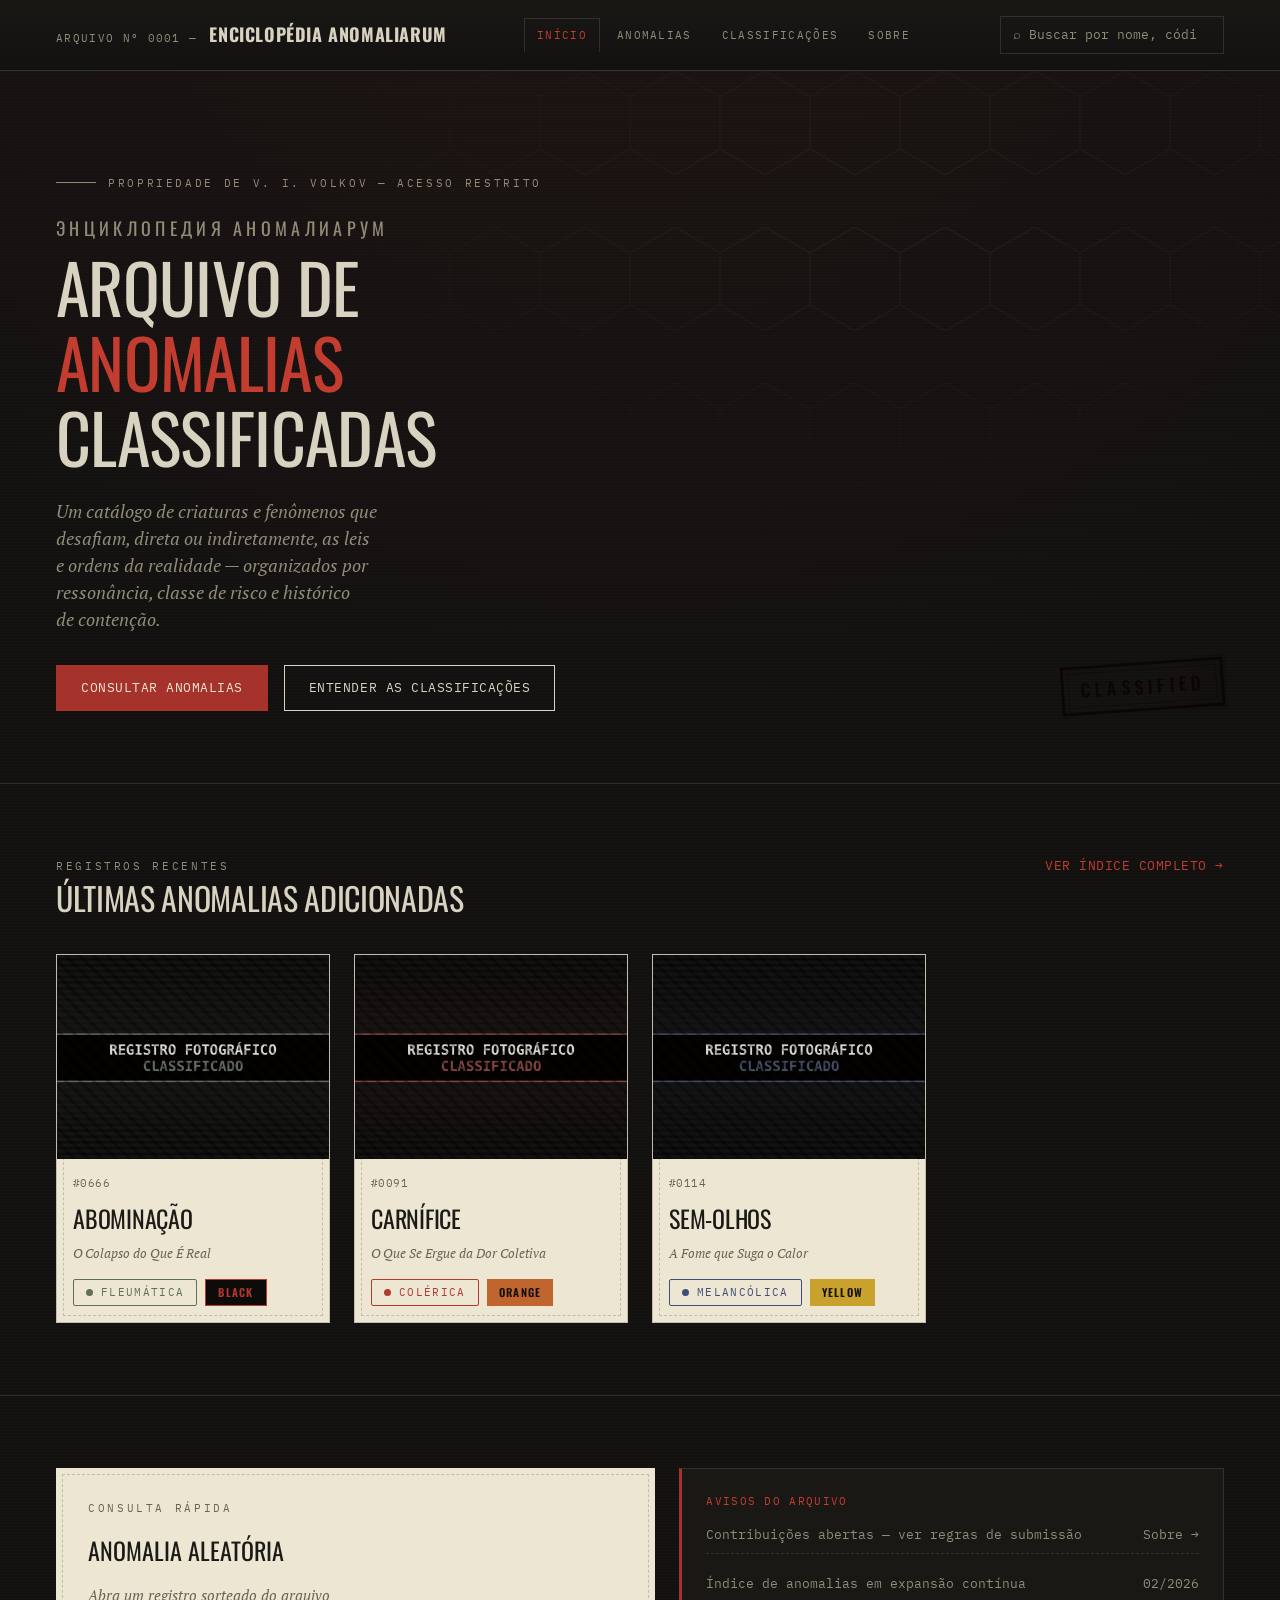
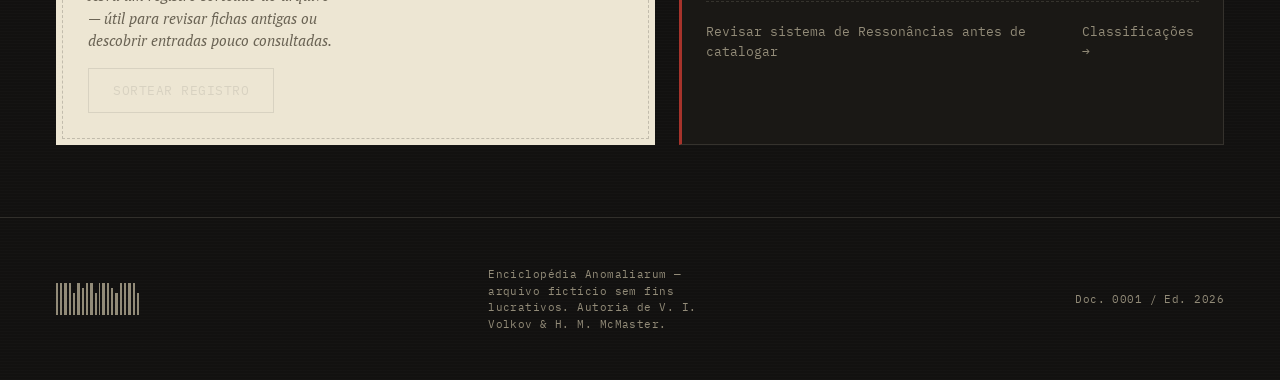
==== index.html @ 09bd47bf "Add files via upload" ====
<!DOCTYPE html>
<html lang="pt-BR">
<head>
  <meta charset="UTF-8">
  <meta name="viewport" content="width=device-width, initial-scale=1.0">
  <title>Enciclopédia Anomaliarum — Arquivo de Anomalias Classificadas</title>
  <meta name="description" content="Arquivo confidencial de anomalias classificadas: criaturas e fenômenos que desafiam as leis da realidade, catalogados por ressonância e classe de risco.">

  <link rel="preconnect" href="https://fonts.googleapis.com">
  <link rel="preconnect" href="https://fonts.gstatic.com" crossorigin>
  <link href="https://fonts.googleapis.com/css2?family=Oswald:wght@400;500;600;700&family=IBM+Plex+Mono:wght@400;500;600&family=PT+Serif:ital,wght@0,400;1,400;0,700&display=swap" rel="stylesheet">

  <link rel="stylesheet" href="css/reset.css">
  <link rel="stylesheet" href="css/variables.css">
  <link rel="stylesheet" href="css/style.css">
  <link rel="stylesheet" href="css/components.css">
</head>
<body>
  <a class="skip-link" href="#conteudo">Pular para o conteúdo</a>

  <header class="site-header">
    <div class="container site-header__bar">
      <a href="index.html" class="site-header__brand">
        <span class="case-no">ARQUIVO Nº 0001 —</span>
        <strong>Enciclopédia&nbsp;Anomaliarum</strong>
      </a>

      <nav class="site-nav" aria-label="Navegação principal">
        <a class="dossier-tab" href="index.html" aria-current="page">Início</a>
        <a class="dossier-tab" href="anomalias.html">Anomalias</a>
        <a class="dossier-tab" href="classificacoes.html">Classificações</a>
        <a class="dossier-tab" href="sobre.html">Sobre</a>
      </nav>

      <form class="site-header__search" role="search" action="anomalias.html" method="get">
        <label for="busca-global" class="visually-hidden">Buscar anomalia</label>
        <span aria-hidden="true">⌕</span>
        <input type="search" id="busca-global" name="q" placeholder="Buscar por nome, código…">
      </form>
    </div>
  </header>

  <main id="conteudo">
    <section class="hero">
      <div class="hero__hex-field" aria-hidden="true"></div>
      <div class="container">
        <p class="hero__eyebrow">Propriedade de V. I. Volkov — acesso restrito</p>

        <div class="hero__grid">
          <div>
            <p class="hero__title-ru">Энциклопедия Аномалиарум</p>
            <h1 class="hero__title">Arquivo de <em>anomalias</em> classificadas</h1>
            <p class="hero__lede">
              Um catálogo de criaturas e fenômenos que desafiam, direta ou
              indiretamente, as leis e ordens da realidade — organizados por
              ressonância, classe de risco e histórico de contenção.
            </p>
            <div class="hero__actions">
              <a class="btn btn--primary" href="anomalias.html">Consultar anomalias</a>
              <a class="btn" href="classificacoes.html">Entender as classificações</a>
            </div>
          </div>

          <div class="hero__stamp-wrap" aria-hidden="true">
            <span class="stamp"><span class="stamp__grain"></span>Classified</span>
          </div>
        </div>
      </div>
    </section>

    <section class="section" aria-labelledby="destaques-titulo">
      <div class="container">
        <div class="section__header">
          <div>
            <p class="section__eyebrow">Registros recentes</p>
            <h2 class="section__title" id="destaques-titulo">Últimas anomalias adicionadas</h2>
          </div>
          <a class="section__link" href="anomalias.html">Ver índice completo →</a>
        </div>

        <div class="grid-destaques" id="destaques-grid" aria-live="polite">
          <div class="estado-vazio">
            <span class="estado-vazio__selo">Carregando</span>
            <h3 class="estado-vazio__titulo">Consultando o arquivo…</h3>
            <p class="estado-vazio__texto">Buscando os registros mais recentes.</p>
          </div>
        </div>
      </div>
    </section>

    <section class="section" aria-labelledby="painel-titulo">
      <div class="container">
        <h2 class="visually-hidden" id="painel-titulo">Painel de arquivo</h2>
        <div class="grid-destaques" style="grid-template-columns: 1.1fr 1fr;">
          <div class="panel-aleatoria">
            <p class="section__eyebrow" style="color: var(--ink-faded);">Consulta rápida</p>
            <h3 class="panel-aleatoria__title">Anomalia aleatória</h3>
            <p class="panel-aleatoria__desc">
              Abra um registro sorteado do arquivo — útil para revisar
              fichas antigas ou descobrir entradas pouco consultadas.
            </p>
            <a class="btn" href="anomalias.html?aleatoria=1">Sortear registro</a>
          </div>

          <div class="panel-aviso">
            <p class="panel-aviso__label">Avisos do arquivo</p>
            <div class="panel-aviso__lista">
              <div class="panel-aviso__item">
                <span>Contribuições abertas — ver regras de submissão</span>
                <span>Sobre →</span>
              </div>
              <div class="panel-aviso__item">
                <span>Índice de anomalias em expansão contínua</span>
                <span>02/2026</span>
              </div>
              <div class="panel-aviso__item">
                <span>Revisar sistema de Ressonâncias antes de catalogar</span>
                <span>Classificações →</span>
              </div>
            </div>
          </div>
        </div>
      </div>
    </section>
  </main>

  <footer class="site-footer">
    <div class="container site-footer__row">
      <div class="barcode" aria-hidden="true">
        <span></span><span></span><span></span><span></span><span></span>
        <span></span><span></span><span></span><span></span><span></span>
        <span></span><span></span><span></span><span></span><span></span>
        <span></span><span></span><span></span><span></span><span></span>
      </div>
      <p class="site-footer__legal">
        Enciclopédia Anomaliarum — arquivo fictício sem fins lucrativos.
        Autoria de V. I. Volkov &amp; H. M. McMaster.
      </p>
      <p class="barcode__caption text-faded">Doc. 0001 / Ed. 2026</p>
    </div>
  </footer>

  <script src="js/utils.js"></script>
  <script src="js/data-loader.js"></script>
  <script src="js/render-cards.js"></script>
  <script src="js/search.js"></script>
  <script src="js/main.js" defer></script>
  <script>
    (function () {
      "use strict";
      var Enciclopedia = window.Enciclopedia;
      var grid = document.getElementById("destaques-grid");
      var LIMITE = 3;

      Enciclopedia.dataLoader.carregarTodas()
        .then(function (lista) {
          var recentes = Enciclopedia.search
            .ordenar(lista, "recentes")
            .slice(0, LIMITE);

          if (recentes.length === 0) {
            Enciclopedia.renderCards.renderizarEstadoVazio(grid, {
              titulo: "Nenhuma anomalia cadastrada ainda",
              texto: "Este arquivo está sendo montado. Volte em breve para ver os primeiros registros."
            });
            return;
          }

          Enciclopedia.renderCards.renderizar(recentes, grid);
        })
        .catch(function (erro) {
          Enciclopedia.renderCards.renderizarErro(grid, erro);
        });
    })();
  </script>
</body>
</html>
---- css/variables.css ----
/* ==========================================================================
   variables.css — design tokens
   Enciclopédia Anomaliarum

   Direção visual: arquivo confidencial de uma instituição de contenção
   pós-soviética — sala de arquivo escura, pastas de papel envelhecido,
   carimbos de tinta vermelha, máquina de escrever, fichas datilografadas.
   ========================================================================== */

:root {
  /* ---------- Cor: base ---------- */
  --bg-void: #121110;         /* sala de arquivo — fundo geral do site */
  --bg-void-raised: #1a1815;  /* painéis sobre o fundo escuro */
  --bg-paper: #ede6d3;        /* papel envelhecido — cards, fichas */
  --bg-paper-dark: #ddd3b4;   /* papel em sombra / hover */
  --bg-paper-hatch: #e2d9bf;  /* variação para textura/hachura */

  --ink: #1c1a16;             /* tinta escura sobre papel */
  --ink-soft: #3a352c;
  --ink-faded: #6b6455;       /* texto secundário sobre papel */
  --paper-on-void: #d8d2c1;   /* texto claro tipo "papel" sobre o void */
  --paper-on-void-faded: #928b78;

  --red-stamp: #a6332b;       /* carimbo CLASSIFIED */
  --red-stamp-dark: #7c231d;
  --red-stamp-bright: #c23c2f;

  --line-hairline-void: rgba(216, 210, 193, 0.14);
  --line-hairline-paper: rgba(28, 26, 22, 0.2);
  --line-dashed-void: rgba(216, 210, 193, 0.28);

  /* ---------- Cor: ressonâncias ---------- */
  --res-colerica: #b23a2e;      /* vermelho — violência, instinto */
  --res-colerica-bg: #2a1512;
  --res-sanguinea: #c68a2e;     /* laranja/dourado — vício, êxtase */
  --res-sanguinea-bg: #2a2011;
  --res-melancolica: #3f4f7a;   /* azul petróleo/roxo escuro — perda, fim */
  --res-melancolica-bg: #141a29;
  --res-fleumatica: #616f57;    /* verde acinzentado — apatia, ausência */
  --res-fleumatica-bg: #191d16;

  /* ---------- Cor: classes de risco ---------- */
  --classe-green: #4c7a52;
  --classe-yellow: #c9a22e;
  --classe-orange: #c1652e;
  --classe-red: #a6332b;
  --classe-black: #0d0c0b;
  --classe-black-outline: #b23a2e;

  /* ---------- Tipografia ---------- */
  /* Display / carimbos / títulos institucionais — condensada, maiúscula */
  --font-display: "Oswald", "Arial Narrow", sans-serif;
  /* Dados de ficha, técnico, código — máquina de escrever */
  --font-mono: "IBM Plex Mono", "Courier New", monospace;
  /* Narrativa, descrições, lore — serifada, suporta cirílico */
  --font-serif: "PT Serif", Georgia, serif;

  --fs-000: 0.6875rem;  /* 11px — legendas, metadados */
  --fs-00: 0.8125rem;   /* 13px — corpo pequeno */
  --fs-0: 0.9375rem;    /* 15px — corpo padrão */
  --fs-1: 1.125rem;     /* 18px */
  --fs-2: 1.5rem;       /* 24px */
  --fs-3: 2rem;         /* 32px */
  --fs-4: 2.75rem;      /* 44px */
  --fs-5: 4.25rem;      /* 68px — hero */

  --lh-tight: 1.1;
  --lh-normal: 1.5;
  --lh-loose: 1.75;

  --tracking-tight: -0.01em;
  --tracking-normal: 0;
  --tracking-wide: 0.04em;
  --tracking-wider: 0.12em;
  --tracking-widest: 0.24em;

  /* ---------- Espaçamento ---------- */
  --sp-1: 0.25rem;
  --sp-2: 0.5rem;
  --sp-3: 0.75rem;
  --sp-4: 1rem;
  --sp-5: 1.5rem;
  --sp-6: 2rem;
  --sp-7: 3rem;
  --sp-8: 4.5rem;
  --sp-9: 6.5rem;

  /* ---------- Layout ---------- */
  --content-max: 76rem;
  --content-narrow: 44rem;
  --radius-none: 0;
  --radius-sm: 2px;

  /* ---------- Sombra / elevação (sutil, sem glow moderno) ---------- */
  --shadow-paper: 0 1px 0 rgba(0, 0, 0, 0.4), 0 12px 24px -12px rgba(0, 0, 0, 0.6);
  --shadow-stamp: 0 0 0 1px rgba(166, 51, 43, 0.35);

  /* ---------- Motion ---------- */
  --ease-out: cubic-bezier(0.16, 1, 0.3, 1);
  --dur-fast: 120ms;
  --dur-normal: 240ms;
  --dur-slow: 480ms;
}
---- css/style.css ----
/* ==========================================================================
   style.css — layout e estilos gerais
   Enciclopédia Anomaliarum
   ========================================================================== */

body {
  background: var(--bg-void);
  color: var(--paper-on-void);
  font-family: var(--font-serif);
  font-size: var(--fs-0);
  line-height: var(--lh-normal);
  background-image:
    radial-gradient(ellipse 80% 50% at 50% -10%, rgba(166, 51, 43, 0.08), transparent),
    repeating-linear-gradient(0deg, rgba(255,255,255,0.012) 0 1px, transparent 1px 3px);
}

.container {
  max-width: var(--content-max);
  margin-inline: auto;
  padding-inline: var(--sp-5);
}

a {
  transition: color var(--dur-fast) var(--ease-out);
}

/* ---------- Skip link (acessibilidade) ---------- */
.skip-link {
  position: absolute;
  left: -9999px;
  top: 0;
  background: var(--red-stamp);
  color: var(--bg-paper);
  padding: var(--sp-3) var(--sp-4);
  z-index: 100;
  font-family: var(--font-mono);
  text-transform: uppercase;
  letter-spacing: var(--tracking-wide);
}

.skip-link:focus {
  left: var(--sp-4);
  top: var(--sp-4);
}

:focus-visible {
  outline: 2px solid var(--red-stamp-bright);
  outline-offset: 2px;
}

/* ---------- Header ---------- */
.site-header {
  border-bottom: 1px solid var(--line-hairline-void);
  background: linear-gradient(180deg, var(--bg-void-raised), var(--bg-void));
  position: sticky;
  top: 0;
  z-index: 50;
  backdrop-filter: blur(6px);
}

.site-header__bar {
  display: flex;
  align-items: center;
  justify-content: space-between;
  gap: var(--sp-5);
  padding-block: var(--sp-4);
  flex-wrap: wrap;
}

.site-header__brand {
  display: flex;
  align-items: baseline;
  gap: var(--sp-3);
  font-family: var(--font-display);
  text-transform: uppercase;
  letter-spacing: var(--tracking-wide);
}

.site-header__brand .case-no {
  font-family: var(--font-mono);
  font-size: var(--fs-000);
  color: var(--paper-on-void-faded);
  letter-spacing: var(--tracking-wider);
}

.site-header__brand strong {
  font-size: var(--fs-1);
}

.site-nav {
  display: flex;
  gap: var(--sp-1);
  flex-wrap: wrap;
}

.site-header__search {
  display: flex;
  align-items: center;
  gap: var(--sp-2);
  border: 1px solid var(--line-hairline-void);
  padding: var(--sp-2) var(--sp-3);
  font-family: var(--font-mono);
  font-size: var(--fs-00);
  color: var(--paper-on-void-faded);
  min-width: 14rem;
}

.site-header__search input {
  flex: 1;
  color: var(--paper-on-void);
}

.site-header__search input::placeholder {
  color: var(--paper-on-void-faded);
}

/* ---------- Hero ---------- */
.hero {
  padding-block: var(--sp-9) var(--sp-8);
  position: relative;
  overflow: hidden;
  border-bottom: 1px solid var(--line-hairline-void);
}

.hero__hex-field {
  position: absolute;
  inset: 0;
  z-index: -1;
  opacity: 0.5;
  background-image: url("data:image/svg+xml,%3Csvg xmlns='http://www.w3.org/2000/svg' width='60' height='104' viewBox='0 0 60 104'%3E%3Cpath d='M30 0 L60 17.3 L60 52 L30 69.3 L0 52 L0 17.3 Z' fill='none' stroke='%23d8d2c1' stroke-opacity='0.10' stroke-width='1'/%3E%3C/svg%3E");
  background-size: 90px 156px;
  mask-image: radial-gradient(ellipse 70% 60% at 70% 20%, black, transparent 75%);
}

.hero__eyebrow {
  display: flex;
  align-items: center;
  gap: var(--sp-3);
  font-family: var(--font-mono);
  font-size: var(--fs-000);
  color: var(--paper-on-void-faded);
  text-transform: uppercase;
  letter-spacing: var(--tracking-widest);
  margin-bottom: var(--sp-5);
}

.hero__eyebrow::before {
  content: "";
  width: 2.5rem;
  height: 1px;
  background: var(--paper-on-void-faded);
}

.hero__grid {
  display: grid;
  grid-template-columns: 1fr auto;
  gap: var(--sp-7);
  align-items: end;
}

.hero__title-ru {
  font-family: var(--font-display);
  font-size: var(--fs-1);
  letter-spacing: var(--tracking-widest);
  color: var(--paper-on-void-faded);
  text-transform: uppercase;
  margin-bottom: var(--sp-2);
}

.hero__title {
  font-family: var(--font-display);
  font-size: clamp(2.5rem, 6vw, var(--fs-5));
  line-height: var(--lh-tight);
  letter-spacing: var(--tracking-tight);
  text-transform: uppercase;
  max-width: 16ch;
}

.hero__title em {
  font-style: normal;
  color: var(--red-stamp-bright);
}

.hero__lede {
  font-family: var(--font-serif);
  font-style: italic;
  font-size: var(--fs-1);
  color: var(--paper-on-void-faded);
  max-width: 42ch;
  margin-top: var(--sp-5);
}

.hero__actions {
  display: flex;
  gap: var(--sp-4);
  margin-top: var(--sp-6);
  flex-wrap: wrap;
}

.hero__stamp-wrap {
  justify-self: end;
}

/* ---------- Botões ---------- */
.btn {
  display: inline-flex;
  align-items: center;
  gap: var(--sp-2);
  padding: var(--sp-3) var(--sp-5);
  font-family: var(--font-mono);
  font-size: var(--fs-00);
  text-transform: uppercase;
  letter-spacing: var(--tracking-wide);
  border: 1px solid var(--paper-on-void);
  color: var(--paper-on-void);
}

.btn:hover,
.btn:focus-visible {
  background: var(--paper-on-void);
  color: var(--bg-void);
}

.btn--primary {
  background: var(--red-stamp);
  border-color: var(--red-stamp);
  color: var(--bg-paper);
}

.btn--primary:hover,
.btn--primary:focus-visible {
  background: var(--red-stamp-bright);
  border-color: var(--red-stamp-bright);
  color: var(--bg-paper);
}

/* ---------- Seções gerais ---------- */
.section {
  padding-block: var(--sp-8);
  border-bottom: 1px solid var(--line-hairline-void);
}

.section__header {
  display: flex;
  justify-content: space-between;
  align-items: baseline;
  gap: var(--sp-4);
  margin-bottom: var(--sp-6);
  flex-wrap: wrap;
}

.section__eyebrow {
  font-family: var(--font-mono);
  font-size: var(--fs-000);
  color: var(--paper-on-void-faded);
  text-transform: uppercase;
  letter-spacing: var(--tracking-widest);
}

.section__title {
  font-family: var(--font-display);
  font-size: var(--fs-3);
  text-transform: uppercase;
  letter-spacing: var(--tracking-tight);
}

.section__link {
  font-family: var(--font-mono);
  font-size: var(--fs-00);
  color: var(--red-stamp-bright);
  text-transform: uppercase;
  letter-spacing: var(--tracking-wide);
  white-space: nowrap;
}

/* ---------- Grid de destaques ---------- */
.grid-destaques {
  display: grid;
  grid-template-columns: repeat(auto-fill, minmax(15.5rem, 1fr));
  gap: var(--sp-5);
}

/* ---------- Painel de avisos ---------- */
.panel-aviso {
  background: var(--bg-void-raised);
  border: 1px solid var(--line-hairline-void);
  border-left: 3px solid var(--red-stamp);
  padding: var(--sp-5);
  display: flex;
  flex-direction: column;
  gap: var(--sp-2);
}

.panel-aviso__label {
  font-family: var(--font-mono);
  font-size: var(--fs-000);
  color: var(--red-stamp-bright);
  text-transform: uppercase;
  letter-spacing: var(--tracking-wider);
}

.panel-aviso__lista {
  display: flex;
  flex-direction: column;
  gap: var(--sp-3);
}

.panel-aviso__item {
  font-family: var(--font-mono);
  font-size: var(--fs-00);
  color: var(--paper-on-void-faded);
  padding-block: var(--sp-2);
  border-bottom: 1px dashed var(--line-hairline-void);
  display: flex;
  justify-content: space-between;
  gap: var(--sp-3);
}

.panel-aviso__item:last-child {
  border-bottom: none;
}

/* ---------- Bloco anomalia aleatória ---------- */
.panel-aleatoria {
  display: flex;
  flex-direction: column;
  align-items: flex-start;
  gap: var(--sp-4);
  background: var(--bg-paper);
  color: var(--ink);
  padding: var(--sp-6);
  position: relative;
}

.panel-aleatoria::before {
  content: "";
  position: absolute;
  inset: 6px;
  border: 1px dashed var(--line-hairline-paper);
  pointer-events: none;
}

.panel-aleatoria__title {
  font-family: var(--font-display);
  font-size: var(--fs-2);
  text-transform: uppercase;
}

.panel-aleatoria__desc {
  font-family: var(--font-serif);
  font-style: italic;
  color: var(--ink-faded);
  max-width: 32ch;
}

/* ---------- Footer ---------- */
.site-footer {
  padding-block: var(--sp-7);
}

.site-footer__row {
  display: flex;
  justify-content: space-between;
  align-items: center;
  gap: var(--sp-5);
  flex-wrap: wrap;
  color: var(--paper-on-void-faded);
}

.site-footer__legal {
  font-family: var(--font-mono);
  font-size: var(--fs-000);
  letter-spacing: var(--tracking-wide);
  max-width: 34ch;
}

/* ---------- Utilitários ---------- */
.text-faded { color: var(--paper-on-void-faded); }
.visually-hidden {
  position: absolute;
  width: 1px;
  height: 1px;
  overflow: hidden;
  clip: rect(0 0 0 0);
  white-space: nowrap;
}

/* ---------- Responsivo ---------- */
@media (max-width: 56rem) {
  .hero__grid {
    grid-template-columns: 1fr;
  }
  .hero__stamp-wrap {
    justify-self: start;
  }
}

@media (max-width: 40rem) {
  .container { padding-inline: var(--sp-4); }
  .site-header__search { display: none; }
  .hero { padding-block: var(--sp-7) var(--sp-6); }
}
---- css/components.css ----
/* ==========================================================================
   components.css — carimbos, selos, hexágonos, badges, barcode, cards
   Enciclopédia Anomaliarum
   ========================================================================== */

/* ---------- Carimbo CLASSIFIED ---------- */
.stamp {
  display: inline-flex;
  align-items: center;
  gap: var(--sp-2);
  padding: var(--sp-2) var(--sp-4);
  border: 3px solid var(--red-stamp);
  color: var(--red-stamp);
  font-family: var(--font-display);
  font-size: var(--fs-1);
  font-weight: 600;
  letter-spacing: var(--tracking-widest);
  text-transform: uppercase;
  transform: rotate(-4deg);
  mix-blend-mode: multiply;
  opacity: 0.9;
  position: relative;
  filter: saturate(1.1);
}

.stamp::before,
.stamp::after {
  content: "";
  position: absolute;
  border: 1px solid currentColor;
  opacity: 0.5;
}

.stamp::before {
  inset: 4px;
}

.stamp--sm {
  font-size: var(--fs-000);
  padding: var(--sp-1) var(--sp-3);
  border-width: 2px;
}

/* Textura de tinta desgastada por cima do carimbo */
.stamp__grain {
  position: absolute;
  inset: -6px;
  pointer-events: none;
  opacity: 0.5;
  background-image:
    radial-gradient(circle at 20% 30%, transparent 60%, rgba(0,0,0,0.4) 100%),
    repeating-linear-gradient(115deg, rgba(0,0,0,0.05) 0 2px, transparent 2px 5px);
}

/* ---------- Selo de Ressonância ---------- */
.badge-ressonancia {
  display: inline-flex;
  align-items: center;
  gap: var(--sp-2);
  padding: var(--sp-1) var(--sp-3);
  font-family: var(--font-mono);
  font-size: var(--fs-000);
  letter-spacing: var(--tracking-wider);
  text-transform: uppercase;
  border: 1px solid currentColor;
  border-radius: var(--radius-sm);
}

.badge-ressonancia::before {
  content: "";
  width: 7px;
  height: 7px;
  border-radius: 50%;
  background: currentColor;
  flex-shrink: 0;
}

.badge-ressonancia--colerica   { color: var(--res-colerica); }
.badge-ressonancia--sanguinea  { color: var(--res-sanguinea); }
.badge-ressonancia--melancolica{ color: var(--res-melancolica); }
.badge-ressonancia--fleumatica { color: var(--res-fleumatica); }

/* ---------- Selo de Classe de risco ---------- */
.badge-classe {
  display: inline-flex;
  align-items: center;
  padding: var(--sp-1) var(--sp-3);
  font-family: var(--font-display);
  font-size: var(--fs-000);
  font-weight: 600;
  letter-spacing: var(--tracking-wider);
  text-transform: uppercase;
  color: var(--bg-void);
}

.badge-classe--green  { background: var(--classe-green); }
.badge-classe--yellow { background: var(--classe-yellow); }
.badge-classe--orange { background: var(--classe-orange); }
.badge-classe--red    { background: var(--classe-red); color: var(--paper-on-void); }
.badge-classe--black  {
  background: var(--classe-black);
  color: var(--classe-black-outline);
  border: 1px solid var(--classe-black-outline);
}

/* ---------- Hexágono de atributo ---------- */
.hex {
  --hex-size: 64px;
  width: var(--hex-size);
  height: calc(var(--hex-size) * 1.1547);
  clip-path: polygon(50% 0%, 100% 25%, 100% 75%, 50% 100%, 0% 75%, 0% 25%);
  background: var(--bg-void-raised);
  border: 1px solid var(--line-hairline-void);
  display: flex;
  align-items: center;
  justify-content: center;
  flex-direction: column;
  gap: 2px;
  color: var(--paper-on-void);
  font-family: var(--font-mono);
}

.hex__value {
  font-size: var(--fs-2);
  font-weight: 700;
  line-height: 1;
}

.hex__label {
  font-size: 0.55rem;
  letter-spacing: var(--tracking-wider);
  text-transform: uppercase;
  color: var(--paper-on-void-faded);
}

/* Barra de atributo (alternativa linear ao hexágono, ex: 3/5) */
.attr-bar {
  display: grid;
  grid-template-columns: 6.5rem 1fr auto;
  align-items: center;
  gap: var(--sp-3);
  font-family: var(--font-mono);
  font-size: var(--fs-00);
}

.attr-bar__label {
  text-transform: uppercase;
  letter-spacing: var(--tracking-wide);
  color: var(--ink-faded);
}

.attr-bar__track {
  display: flex;
  gap: 3px;
  height: 10px;
}

.attr-bar__seg {
  flex: 1;
  background: var(--line-hairline-paper);
}

.attr-bar__seg--filled {
  background: var(--red-stamp);
}

.attr-bar__value {
  color: var(--ink-faded);
  font-variant-numeric: tabular-nums;
}

/* ---------- Barcode ---------- */
.barcode {
  display: flex;
  align-items: flex-end;
  gap: 2px;
  height: 32px;
}

.barcode span {
  display: block;
  width: 2px;
  background: currentColor;
  height: 100%;
}

.barcode span:nth-child(3n)  { width: 3px; }
.barcode span:nth-child(5n)  { height: 70%; }
.barcode span:nth-child(7n)  { height: 85%; }
.barcode span:nth-child(11n) { width: 1px; }

.barcode__caption {
  font-family: var(--font-mono);
  font-size: var(--fs-000);
  letter-spacing: var(--tracking-wide);
}

/* ---------- Card de anomalia ---------- */
.card-anomalia {
  background: var(--bg-paper);
  color: var(--ink);
  border: 1px solid var(--line-hairline-paper);
  display: flex;
  flex-direction: column;
  position: relative;
  isolation: isolate;
  transition: transform var(--dur-normal) var(--ease-out);
}

.card-anomalia::before {
  content: "";
  position: absolute;
  inset: 0;
  border: 1px dashed var(--line-hairline-paper);
  margin: 6px;
  pointer-events: none;
  z-index: -1;
}

.card-anomalia:hover,
.card-anomalia:focus-visible {
  transform: translateY(-3px);
}

.card-anomalia__media {
  aspect-ratio: 4 / 3;
  background: var(--bg-paper-hatch);
  overflow: hidden;
}

.card-anomalia__media img {
  width: 100%;
  height: 100%;
  object-fit: cover;
  filter: grayscale(0.5) contrast(1.05);
}

.card-anomalia__body {
  padding: var(--sp-4);
  display: flex;
  flex-direction: column;
  gap: var(--sp-2);
}

.card-anomalia__id {
  font-family: var(--font-mono);
  font-size: var(--fs-000);
  color: var(--ink-faded);
  letter-spacing: var(--tracking-wide);
}

.card-anomalia__nome {
  font-family: var(--font-display);
  font-size: var(--fs-2);
  letter-spacing: var(--tracking-tight);
  text-transform: uppercase;
}

.card-anomalia__titulo {
  font-family: var(--font-serif);
  font-style: italic;
  font-size: var(--fs-00);
  color: var(--ink-faded);
}

.card-anomalia__meta {
  display: flex;
  flex-wrap: wrap;
  gap: var(--sp-2);
  margin-top: var(--sp-2);
}

/* ---------- Hero secundário (páginas de conteúdo fixo) ---------- */
.page-hero {
  padding-block: var(--sp-7) var(--sp-6);
  border-bottom: 1px solid var(--line-hairline-void);
  position: relative;
}

.page-hero__eyebrow {
  font-family: var(--font-mono);
  font-size: var(--fs-000);
  color: var(--paper-on-void-faded);
  text-transform: uppercase;
  letter-spacing: var(--tracking-widest);
  display: flex;
  align-items: center;
  gap: var(--sp-3);
  margin-bottom: var(--sp-4);
}

.page-hero__eyebrow::before {
  content: "";
  width: 2.5rem;
  height: 1px;
  background: var(--paper-on-void-faded);
}

.page-hero__title {
  font-family: var(--font-display);
  font-size: clamp(2rem, 5vw, var(--fs-4));
  text-transform: uppercase;
  letter-spacing: var(--tracking-tight);
  max-width: 20ch;
}

.page-hero__lede {
  font-family: var(--font-serif);
  font-style: italic;
  font-size: var(--fs-1);
  color: var(--paper-on-void-faded);
  max-width: 48ch;
  margin-top: var(--sp-4);
}

/* ---------- Prosa (texto corrido em páginas de conteúdo) ---------- */
.prose {
  max-width: var(--content-narrow);
  font-family: var(--font-serif);
  font-size: var(--fs-1);
  line-height: var(--lh-loose);
  color: var(--paper-on-void);
}

.prose p + p {
  margin-top: var(--sp-4);
}

.prose strong {
  color: var(--red-stamp-bright);
  font-weight: 700;
}

.prose em {
  color: var(--paper-on-void-faded);
}

.prose h3 {
  font-family: var(--font-display);
  font-size: var(--fs-2);
  text-transform: uppercase;
  letter-spacing: var(--tracking-tight);
  margin-top: var(--sp-7);
  margin-bottom: var(--sp-3);
  color: var(--paper-on-void);
}

.prose ul {
  margin-top: var(--sp-3);
  display: flex;
  flex-direction: column;
  gap: var(--sp-2);
}

.prose li {
  padding-left: var(--sp-5);
  position: relative;
}

.prose li::before {
  content: "—";
  position: absolute;
  left: 0;
  color: var(--red-stamp);
}

/* ---------- Caixa de definição (ex: "O que é uma Anomalia") ---------- */
.definicao-box {
  background: var(--bg-paper);
  color: var(--ink);
  padding: var(--sp-6);
  position: relative;
  max-width: var(--content-narrow);
}

.definicao-box::before {
  content: "";
  position: absolute;
  inset: 6px;
  border: 1px dashed var(--line-hairline-paper);
  pointer-events: none;
}

.definicao-box__termo {
  display: inline-flex;
  align-items: center;
  gap: var(--sp-2);
  font-family: var(--font-mono);
  font-size: var(--fs-000);
  letter-spacing: var(--tracking-widest);
  text-transform: uppercase;
  color: var(--red-stamp);
  margin-bottom: var(--sp-3);
}

.definicao-box__texto {
  font-family: var(--font-serif);
  font-size: var(--fs-1);
  line-height: var(--lh-loose);
}

.definicao-box__texto strong {
  font-family: var(--font-display);
  font-style: normal;
  text-transform: uppercase;
  letter-spacing: var(--tracking-wide);
}

/* ---------- Card de ressonância (página Classificações) ---------- */
.card-ressonancia {
  background: var(--bg-void-raised);
  border: 1px solid var(--line-hairline-void);
  border-top: 3px solid var(--res-cor, var(--red-stamp));
  padding: var(--sp-5);
  display: flex;
  flex-direction: column;
  gap: var(--sp-4);
}

.card-ressonancia__nome {
  font-family: var(--font-display);
  font-size: var(--fs-2);
  text-transform: uppercase;
  letter-spacing: var(--tracking-tight);
  color: var(--res-cor, var(--paper-on-void));
  display: flex;
  align-items: center;
  gap: var(--sp-3);
}

.card-ressonancia__nome::before {
  content: "";
  width: 12px;
  height: 12px;
  border-radius: 50%;
  background: var(--res-cor, var(--paper-on-void));
  flex-shrink: 0;
}

.card-ressonancia__nome-original {
  font-family: var(--font-mono);
  font-size: var(--fs-000);
  color: var(--paper-on-void-faded);
  letter-spacing: var(--tracking-wide);
  text-transform: none;
}

.card-ressonancia__desc {
  font-family: var(--font-serif);
  font-style: italic;
  font-size: var(--fs-00);
  color: var(--paper-on-void-faded);
}

.chip-list {
  display: flex;
  flex-wrap: wrap;
  gap: var(--sp-2);
}

.chip {
  font-family: var(--font-mono);
  font-size: var(--fs-000);
  letter-spacing: var(--tracking-wide);
  text-transform: uppercase;
  padding: var(--sp-1) var(--sp-2);
  border: 1px solid var(--line-hairline-void);
  color: var(--paper-on-void-faded);
}

/* ---------- Exemplos fantásticos (referências de ficção por ressonância) ---------- */
.card-ressonancia__exemplos {
  margin-top: var(--sp-4);
  padding-top: var(--sp-3);
  border-top: 1px dashed var(--line-hairline-void);
}

.card-ressonancia__exemplos-label {
  display: block;
  font-family: var(--font-mono);
  font-size: var(--fs-000);
  letter-spacing: var(--tracking-wider);
  text-transform: uppercase;
  color: var(--res-cor, var(--paper-on-void-faded));
  margin-bottom: var(--sp-2);
}

.lista-exemplos {
  display: flex;
  flex-wrap: wrap;
  column-gap: var(--sp-2);
  row-gap: var(--sp-1);
}

.exemplo-fantastico {
  font-family: var(--font-serif);
  font-style: italic;
  font-size: var(--fs-00);
  color: var(--paper-on-void);
}

.exemplo-fantastico:not(:last-child)::after {
  content: "•";
  display: inline-block;
  margin-left: var(--sp-2);
  font-style: normal;
  color: var(--line-hairline-void);
}

/* ---------- Tabela / legenda de classes de risco ---------- */
.legenda-classes {
  width: 100%;
  max-width: var(--content-max);
  border-collapse: collapse;
}

.legenda-classes th {
  text-align: left;
  font-family: var(--font-mono);
  font-size: var(--fs-000);
  letter-spacing: var(--tracking-wider);
  text-transform: uppercase;
  color: var(--paper-on-void-faded);
  padding-block: var(--sp-3);
  border-bottom: 1px solid var(--line-hairline-void);
}

.legenda-classes td {
  padding-block: var(--sp-4);
  border-bottom: 1px solid var(--line-hairline-void);
  vertical-align: top;
  font-family: var(--font-serif);
  font-size: var(--fs-00);
  color: var(--paper-on-void);
}

.legenda-classes td:first-child {
  width: 8rem;
}

.legenda-classes__desc {
  color: var(--paper-on-void-faded);
}

.legenda-classes__protocolo {
  font-family: var(--font-mono);
  font-size: var(--fs-000);
  color: var(--paper-on-void-faded);
  letter-spacing: var(--tracking-wide);
}

/* ---------- Lista de regras numeradas (Sobre / contribuição) ---------- */
.passo-lista {
  display: flex;
  flex-direction: column;
  gap: 0;
  max-width: var(--content-narrow);
  counter-reset: passo;
}

.passo-item {
  display: grid;
  grid-template-columns: 3rem 1fr;
  gap: var(--sp-4);
  padding-block: var(--sp-5);
  border-bottom: 1px dashed var(--line-hairline-void);
}

.passo-item:first-child {
  padding-top: 0;
}

.passo-item:last-child {
  border-bottom: none;
}

.passo-item__numero {
  counter-increment: passo;
  font-family: var(--font-display);
  font-size: var(--fs-2);
  color: var(--red-stamp);
}

.passo-item__numero::before {
  content: counter(passo, decimal-leading-zero);
}

.passo-item__titulo {
  font-family: var(--font-display);
  font-size: var(--fs-1);
  text-transform: uppercase;
  letter-spacing: var(--tracking-tight);
  margin-bottom: var(--sp-2);
}

.passo-item__texto {
  font-family: var(--font-serif);
  color: var(--paper-on-void-faded);
  line-height: var(--lh-loose);
}

.passo-item__texto code {
  font-family: var(--font-mono);
  background: var(--bg-void);
  padding: 0.1em 0.4em;
  color: var(--paper-on-void);
  font-size: 0.85em;
}

/* ---------- Painel de filtros (página Anomalias) ---------- */
.filtro-painel {
  background: var(--bg-void-raised);
  border: 1px solid var(--line-hairline-void);
  padding: var(--sp-5);
  display: flex;
  flex-direction: column;
  gap: var(--sp-5);
}

.campo-busca-grande {
  display: flex;
  align-items: center;
  gap: var(--sp-3);
  border: 1px solid var(--line-hairline-void);
  padding: var(--sp-3) var(--sp-4);
  font-family: var(--font-mono);
  font-size: var(--fs-1);
  color: var(--paper-on-void-faded);
}

.campo-busca-grande input {
  flex: 1;
  color: var(--paper-on-void);
}

.campo-busca-grande input::placeholder {
  color: var(--paper-on-void-faded);
}

.filtro-linha {
  display: flex;
  flex-wrap: wrap;
  gap: var(--sp-6);
  align-items: flex-start;
  justify-content: space-between;
}

.filtro-grupo {
  display: flex;
  flex-direction: column;
  gap: var(--sp-2);
}

.filtro-grupo__label {
  font-family: var(--font-mono);
  font-size: var(--fs-000);
  letter-spacing: var(--tracking-wider);
  text-transform: uppercase;
  color: var(--paper-on-void-faded);
}

.filtro-grupo__opcoes {
  display: flex;
  flex-wrap: wrap;
  gap: var(--sp-2);
}

.chip-toggle {
  font-family: var(--font-mono);
  font-size: var(--fs-000);
  letter-spacing: var(--tracking-wide);
  text-transform: uppercase;
  padding: var(--sp-2) var(--sp-3);
  border: 1px solid var(--line-hairline-void);
  color: var(--paper-on-void-faded);
  display: inline-flex;
  align-items: center;
  gap: var(--sp-2);
  transition: color var(--dur-fast) var(--ease-out), border-color var(--dur-fast) var(--ease-out), background var(--dur-fast) var(--ease-out);
}

.chip-toggle::before {
  content: "";
  width: 7px;
  height: 7px;
  border-radius: 50%;
  background: var(--chip-cor, currentColor);
  flex-shrink: 0;
}

.chip-toggle:hover,
.chip-toggle:focus-visible {
  color: var(--paper-on-void);
  border-color: var(--paper-on-void-faded);
}

.chip-toggle[aria-pressed="true"] {
  color: var(--bg-void);
  background: var(--chip-cor, var(--paper-on-void));
  border-color: var(--chip-cor, var(--paper-on-void));
}

.select-mono {
  font-family: var(--font-mono);
  font-size: var(--fs-000);
  letter-spacing: var(--tracking-wide);
  text-transform: uppercase;
  color: var(--paper-on-void);
  background: var(--bg-void);
  border: 1px solid var(--line-hairline-void);
  padding: var(--sp-2) var(--sp-3);
  appearance: none;
  background-image: url("data:image/svg+xml,%3Csvg xmlns='http://www.w3.org/2000/svg' width='10' height='6'%3E%3Cpath d='M0 0 L5 6 L10 0' fill='none' stroke='%23928b78' stroke-width='1.4'/%3E%3C/svg%3E");
  background-repeat: no-repeat;
  background-position: right var(--sp-3) center;
  padding-right: var(--sp-7);
}

.filtro-rodape {
  display: flex;
  justify-content: space-between;
  align-items: center;
  gap: var(--sp-4);
  flex-wrap: wrap;
  padding-top: var(--sp-4);
  border-top: 1px dashed var(--line-hairline-void);
}

.btn-limpar {
  font-family: var(--font-mono);
  font-size: var(--fs-000);
  letter-spacing: var(--tracking-wide);
  text-transform: uppercase;
  color: var(--paper-on-void-faded);
  text-decoration: underline;
  text-underline-offset: 3px;
}

.btn-limpar:hover,
.btn-limpar:focus-visible {
  color: var(--red-stamp-bright);
}

.resultado-contagem {
  font-family: var(--font-mono);
  font-size: var(--fs-00);
  color: var(--paper-on-void-faded);
  letter-spacing: var(--tracking-wide);
}

.resultado-contagem strong {
  color: var(--paper-on-void);
}

/* ---------- Estado vazio ---------- */
.estado-vazio {
  grid-column: 1 / -1;
  border: 1px dashed var(--line-hairline-void);
  padding: var(--sp-8) var(--sp-6);
  display: flex;
  flex-direction: column;
  align-items: flex-start;
  gap: var(--sp-2);
}

.estado-vazio__selo {
  font-family: var(--font-mono);
  font-size: var(--fs-000);
  color: var(--red-stamp-bright);
  text-transform: uppercase;
  letter-spacing: var(--tracking-wider);
}

.estado-vazio__titulo {
  font-family: var(--font-display);
  font-size: var(--fs-2);
  text-transform: uppercase;
  letter-spacing: var(--tracking-tight);
}

.estado-vazio__texto {
  font-family: var(--font-serif);
  color: var(--paper-on-void-faded);
  max-width: 40ch;
}

.estado-vazio__texto code {
  font-family: var(--font-mono);
  background: var(--bg-void);
  padding: 0.1em 0.4em;
  font-size: 0.85em;
}

/* Destaque temporário do card sorteado (Consulta rápida / anomalia aleatória) */
.card-anomalia--sorteada {
  outline: 2px solid var(--red-stamp-bright);
  outline-offset: 4px;
}

/* ---------- Aba de dossiê (usada na navegação) ---------- */
.dossier-tab {
  font-family: var(--font-mono);
  font-size: var(--fs-000);
  letter-spacing: var(--tracking-wider);
  text-transform: uppercase;
  color: var(--paper-on-void-faded);
  padding: var(--sp-2) var(--sp-3);
  border: 1px solid transparent;
  border-bottom: none;
  transition: color var(--dur-fast) var(--ease-out), border-color var(--dur-fast) var(--ease-out);
}

.dossier-tab:hover,
.dossier-tab:focus-visible,
.dossier-tab[aria-current="page"] {
  color: var(--paper-on-void);
  border-color: var(--line-hairline-void);
}

.dossier-tab[aria-current="page"] {
  color: var(--red-stamp-bright);
}
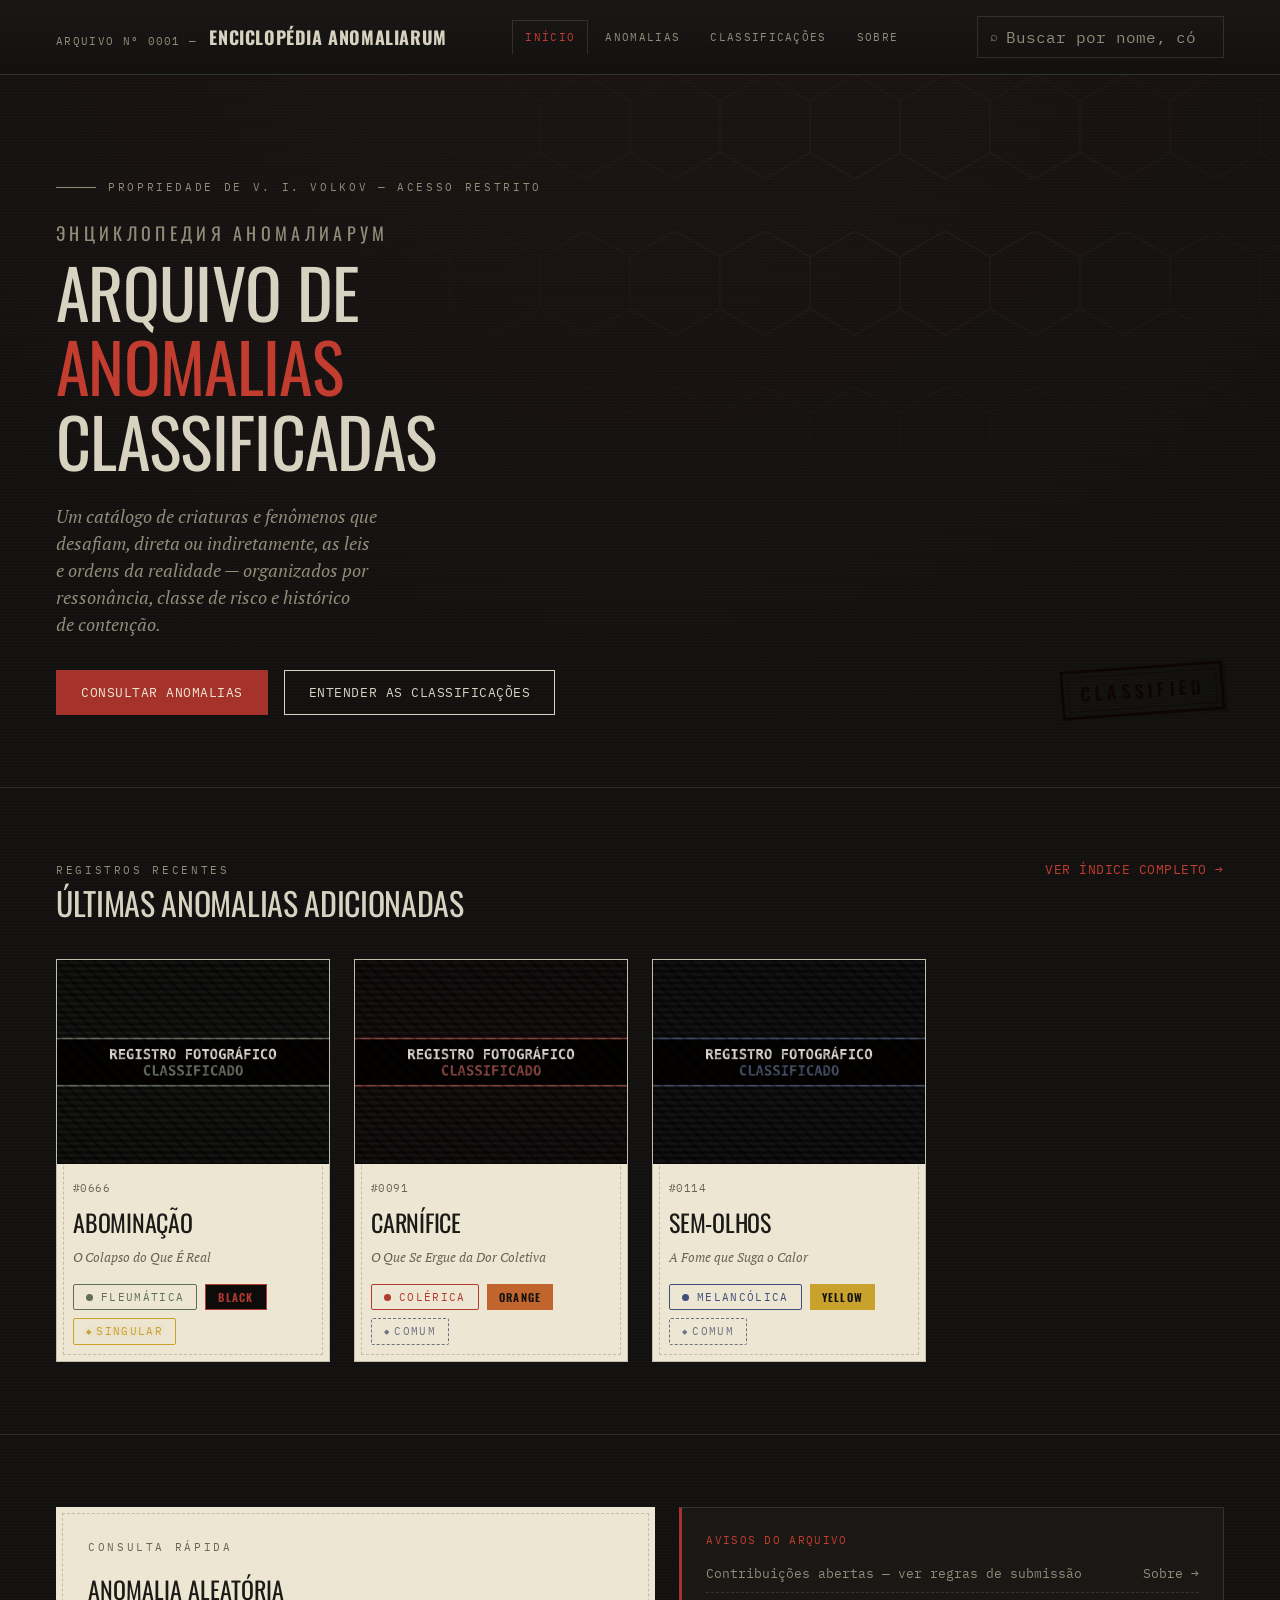
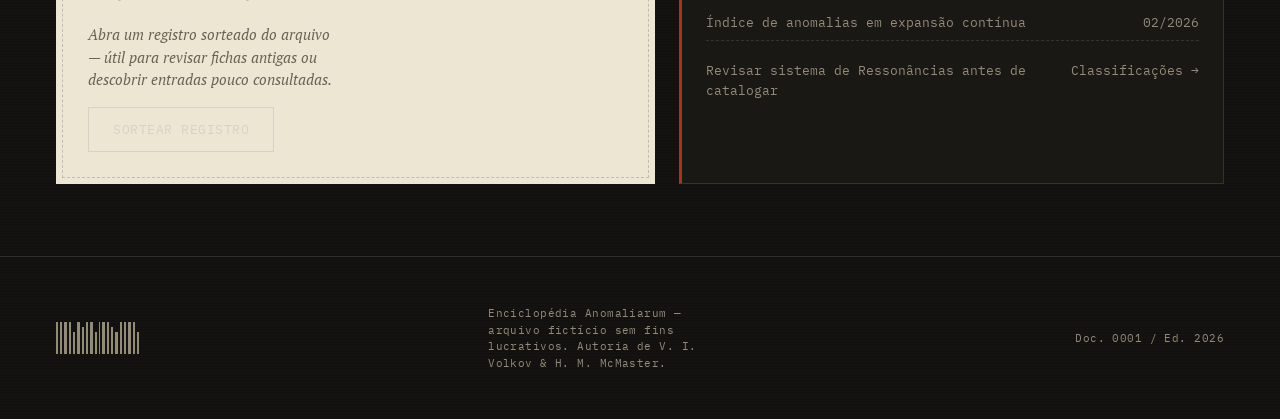
==== commit dd83bbe3: "Add files via upload" ====
--- a/index.html
+++ b/index.html
@@ -91,7 +91,7 @@
     <section class="section" aria-labelledby="painel-titulo">
       <div class="container">
         <h2 class="visually-hidden" id="painel-titulo">Painel de arquivo</h2>
-        <div class="grid-destaques" style="grid-template-columns: 1.1fr 1fr;">
+        <div class="grid-destaques grid-destaques--painel">
           <div class="panel-aleatoria">
             <p class="section__eyebrow" style="color: var(--ink-faded);">Consulta rápida</p>
             <h3 class="panel-aleatoria__title">Anomalia aleatória</h3>
--- a/css/variables.css
+++ b/css/variables.css
@@ -46,6 +46,10 @@
   --classe-red: #a6332b;
   --classe-black: #0d0c0b;
   --classe-black-outline: #b23a2e;
+
+  /* ---------- Cor: raridade ---------- */
+  --raridade-comum: #6b7280;      /* cinza — ocorrência frequente, catalogada */
+  --raridade-singular: #c9a22e;   /* dourado — registro único, sem precedentes */
 
   /* ---------- Tipografia ---------- */
   /* Display / carimbos / títulos institucionais — condensada, maiúscula */
--- a/css/style.css
+++ b/css/style.css
@@ -74,6 +74,7 @@
   font-family: var(--font-display);
   text-transform: uppercase;
   letter-spacing: var(--tracking-wide);
+  min-width: 0;
 }
 
 .site-header__brand .case-no {
@@ -81,6 +82,7 @@
   font-size: var(--fs-000);
   color: var(--paper-on-void-faded);
   letter-spacing: var(--tracking-wider);
+  white-space: nowrap;
 }
 
 .site-header__brand strong {
@@ -108,6 +110,8 @@
 .site-header__search input {
   flex: 1;
   color: var(--paper-on-void);
+  /* impede o zoom automático do iOS Safari em inputs com font-size < 16px */
+  font-size: max(var(--fs-00), 16px);
 }
 
 .site-header__search input::placeholder {
@@ -280,6 +284,15 @@
   gap: var(--sp-5);
 }
 
+/* Variante usada no painel "anomalia aleatória + avisos" do index — duas
+   colunas assimétricas em telas largas, empilhada em telas estreitas
+   (sobrepõe o auto-fill genérico acima só a partir do breakpoint md). */
+@media (min-width: 40.01rem) {
+  .grid-destaques--painel {
+    grid-template-columns: 1.1fr 1fr;
+  }
+}
+
 /* ---------- Painel de avisos ---------- */
 .panel-aviso {
   background: var(--bg-void-raised);
@@ -314,6 +327,16 @@
   display: flex;
   justify-content: space-between;
   gap: var(--sp-3);
+}
+
+.panel-aviso__item > span:first-child {
+  min-width: 0;
+  overflow-wrap: break-word;
+}
+
+.panel-aviso__item > span:last-child {
+  flex-shrink: 0;
+  white-space: nowrap;
 }
 
 .panel-aviso__item:last-child {
@@ -397,6 +420,90 @@
 
 @media (max-width: 40rem) {
   .container { padding-inline: var(--sp-4); }
-  .site-header__search { display: none; }
-  .hero { padding-block: var(--sp-7) var(--sp-6); }
-}
+
+  .hero { padding-block: var(--sp-6) var(--sp-5); }
+  .hero__lede { max-width: none; }
+  .hero__actions .btn { flex: 1 1 auto; justify-content: center; }
+
+  /* ---- Header: empilha marca / navegação / busca em vez de esconder a busca ---- */
+  .site-header__bar {
+    padding-block: var(--sp-3);
+    gap: var(--sp-3);
+  }
+
+  .site-header__brand {
+    flex: 1 1 auto;
+    order: 1;
+  }
+
+  .site-header__brand .case-no {
+    display: none;
+  }
+
+  .site-nav {
+    order: 3;
+    flex: 1 1 100%;
+    flex-wrap: nowrap;
+    overflow-x: auto;
+    -webkit-overflow-scrolling: touch;
+    scrollbar-width: none;
+    padding-bottom: var(--sp-1);
+  }
+
+  .site-nav::-webkit-scrollbar { display: none; }
+
+  .dossier-tab {
+    flex: 0 0 auto;
+    white-space: nowrap;
+  }
+
+  .site-header__search {
+    order: 2;
+    flex: 1 1 auto;
+    min-width: 0;
+  }
+
+  /* ---- Alvos de toque maiores em controles interativos ---- */
+  .dossier-tab,
+  .chip-toggle,
+  .btn,
+  .select-mono,
+  .btn-limpar {
+    padding-block: var(--sp-3);
+    min-height: 2.5rem;
+  }
+
+  .btn { width: 100%; justify-content: center; }
+  .hero__actions .btn { width: auto; }
+
+  /* ---- Seções e tipografia ---- */
+  .section { padding-block: var(--sp-6); }
+  .section__header { flex-direction: column; align-items: flex-start; gap: var(--sp-2); }
+  .section__title { font-size: var(--fs-2); }
+
+  .grid-destaques {
+    grid-template-columns: 1fr;
+  }
+
+  /* ---- Painel de filtros: campos e botões ocupam a largura toda ---- */
+  .filtro-painel { padding: var(--sp-4); }
+  .filtro-linha { gap: var(--sp-5); }
+  .filtro-grupo { width: 100%; }
+  .filtro-rodape { flex-direction: column; align-items: stretch; }
+  .filtro-rodape .btn-limpar { text-align: center; }
+
+  /* ---- Footer ---- */
+  .site-footer__row { flex-direction: column; align-items: flex-start; text-align: left; }
+  .site-footer__legal { max-width: none; }
+
+  /* ---- Tabelas com rolagem horizontal (classes de risco) ---- */
+  .legenda-classes { font-size: var(--fs-000); }
+  .legenda-classes th,
+  .legenda-classes td { white-space: nowrap; }
+  .legenda-classes__desc { white-space: normal; min-width: 14rem; }
+}
+
+@media (max-width: 26rem) {
+  .hero__title { max-width: none; }
+  .site-header__brand strong { font-size: var(--fs-0); }
+}
--- a/css/components.css
+++ b/css/components.css
@@ -103,6 +103,37 @@
   border: 1px solid var(--classe-black-outline);
 }
 
+/* ---------- Selo de Raridade ---------- */
+.badge-raridade {
+  display: inline-flex;
+  align-items: center;
+  gap: var(--sp-1);
+  padding: var(--sp-1) var(--sp-3);
+  font-family: var(--font-mono);
+  font-size: var(--fs-000);
+  letter-spacing: var(--tracking-wider);
+  text-transform: uppercase;
+  border: 1px dashed currentColor;
+  border-radius: var(--radius-sm);
+  background: transparent;
+}
+
+.badge-raridade::before {
+  content: "◆";
+  font-size: 0.65em;
+  line-height: 1;
+}
+
+.badge-raridade--comum {
+  color: var(--raridade-comum);
+}
+
+.badge-raridade--singular {
+  color: var(--raridade-singular);
+  border-style: solid;
+  text-shadow: 0 0 6px rgba(201, 162, 46, 0.35);
+}
+
 /* ---------- Hexágono de atributo ---------- */
 .hex {
   --hex-size: 64px;
@@ -820,3 +851,24 @@
 .dossier-tab[aria-current="page"] {
   color: var(--red-stamp-bright);
 }
+
+/* ---------- Responsivo ---------- */
+@media (max-width: 40rem) {
+  .page-hero { padding-block: var(--sp-6) var(--sp-5); }
+  .page-hero__lede { max-width: none; }
+
+  .card-anomalia__nome { font-size: var(--fs-1); }
+  .card-anomalia__body { padding: var(--sp-3); }
+
+  .card-ressonancia { padding: var(--sp-4); }
+
+  .campo-busca-grande { padding: var(--sp-3); font-size: var(--fs-0); }
+
+  .filtro-grupo__opcoes { gap: var(--sp-2) var(--sp-2); }
+
+  .select-mono { width: 100%; }
+
+  .estado-vazio { padding: var(--sp-6) var(--sp-4); }
+
+  .lista-exemplos { column-gap: var(--sp-1); }
+}
